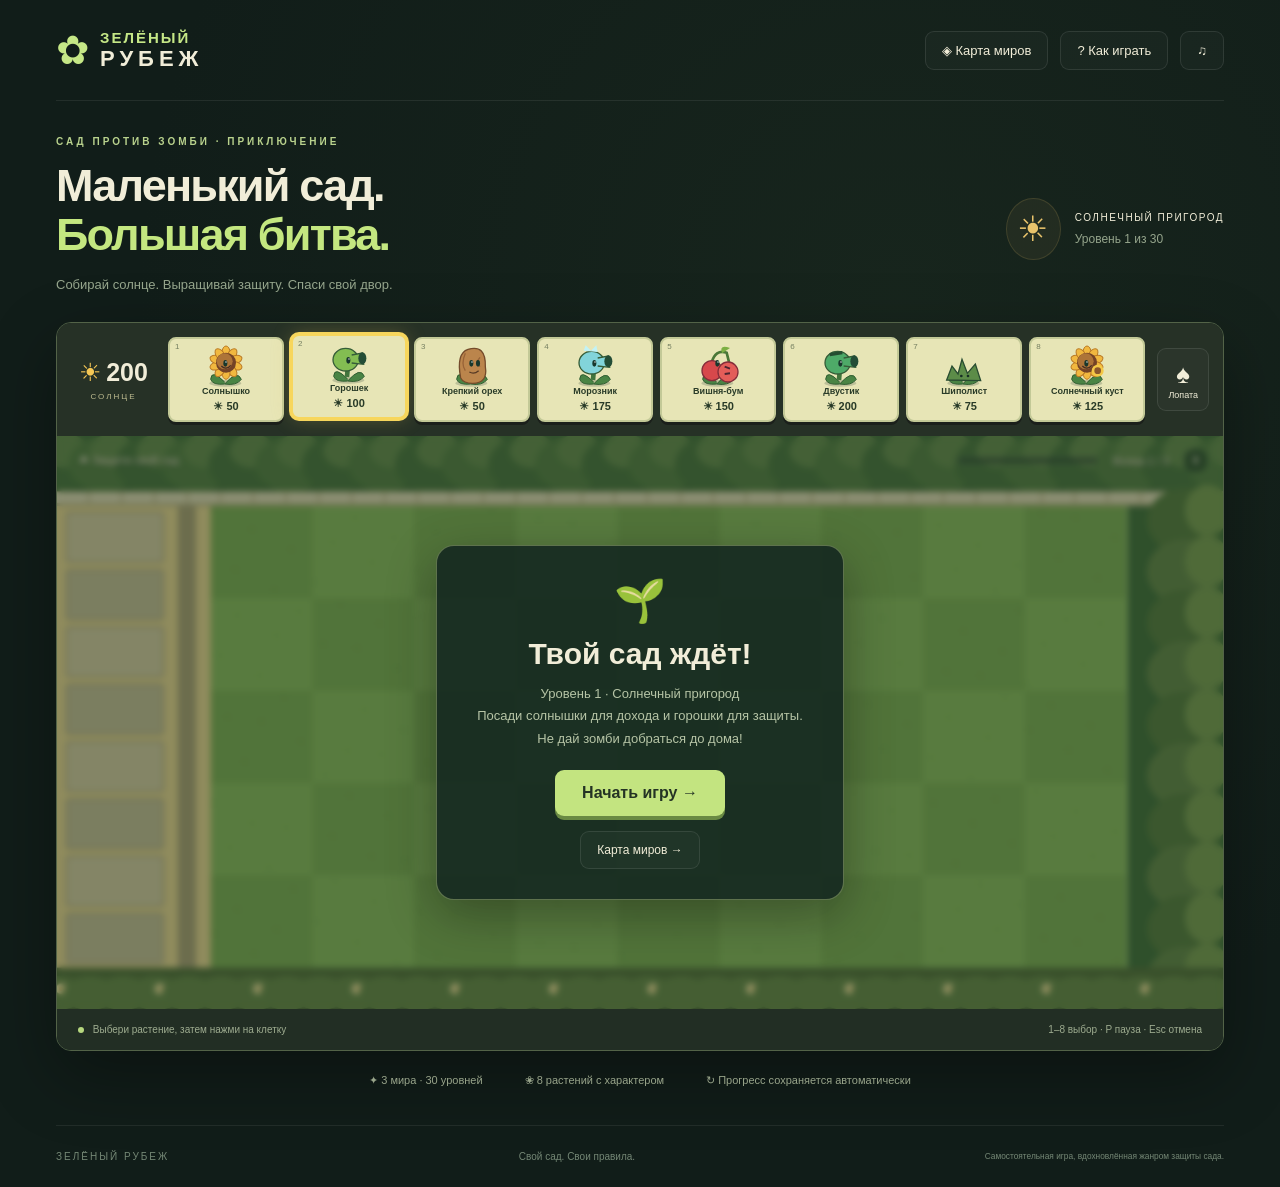
==== index.html @ 3429c1bb "Add standalone garden defense game with 30 levels" ====
<!doctype html><html lang="ru"><head><meta charset="utf-8"><meta name="viewport" content="width=device-width,initial-scale=1"><title>Зелёный рубеж — Сад против зомби</title><link rel="stylesheet" href="style.css"></head><body><div class="app"><header><a class="brand" href="#">✿ <span>ЗЕЛЁНЫЙ<span class="brand-sub">РУБЕЖ</span></span></a><nav><button id="mapButton">◈ Карта миров</button><button id="helpButton">? Как играть</button><button id="soundButton" aria-label="Звук">♫</button></nav></header><main><div class="eyebrow">САД ПРОТИВ ЗОМБИ · ПРИКЛЮЧЕНИЕ</div><div class="title-row"><div><h1>Маленький сад.<br><span>Большая битва.</span></h1><p>Собирай солнце. Выращивай защиту. Спаси свой двор.</p></div><div class="world-badge"><span id="worldIcon">☀</span><div id="worldName">СОЛНЕЧНЫЙ ПРИГОРОД<small id="levelLabel">Уровень 1 из 30</small></div></div></div><section class="game-shell"><div class="toolbar"><div class="sun-bank"><span>☀</span><b id="sunCount">200</b><small>СОЛНЦЕ</small></div><div id="cards" class="cards"></div><button id="shovel" title="Лопата: убрать растение">♠<small>Лопата</small></button></div><div class="field-wrap"><canvas id="game" width="1100" height="540" aria-label="Игровое поле: пять рядов и девять колонок"></canvas><div class="field-top"><span id="mission">☘ Защити свой сад</span><div class="progress"><div id="progressBar"></div></div><span id="waveLabel">Волна 1 / 3</span><button id="pauseButton" aria-label="Пауза">Ⅱ</button></div><div id="overlay" class="overlay"></div></div><footer class="game-footer"><span><i></i> <span id="hint">Выбери растение, затем нажми на клетку</span></span><span>1–8 выбор · P пауза · Esc отмена</span></footer></section><div class="bottom-notes"><span>✦ 3 мира · 30 уровней</span><span>❀ 8 растений с характером</span><span>↻ Прогресс сохраняется автоматически</span></div></main><footer class="page-footer">ЗЕЛЁНЫЙ РУБЕЖ <span>Свой сад. Свои правила.</span><small>Самостоятельная игра, вдохновлённая жанром защиты сада.</small></footer></div><dialog id="modal"><button id="closeModal" class="close">×</button><div id="modalContent"></div></dialog><script src="game.js"></script></body></html>
---- style.css ----
@import url('data:text/css,');
:root{color-scheme:dark;--cream:#f1edd8;--lime:#c4e780;--muted:#95a58c}*{box-sizing:border-box}body{margin:0;background:#111d19;color:var(--cream);font-family:Arial,Helvetica,sans-serif;background-image:radial-gradient(ellipse at 70% 25%,#283b2744,transparent 60%)}button,a{-webkit-tap-highlight-color:transparent}button{font:inherit;cursor:pointer;color:inherit;border:1px solid #ffffff19;background:#ffffff06;border-radius:9px;padding:11px 16px;transition:.15s}button:hover{background:#ffffff13;border-color:#b4d88688}button:focus-visible{outline:3px solid #e9c974;outline-offset:3px}.app{max-width:1240px;margin:auto;padding:0 36px}header{height:101px;display:flex;align-items:center;justify-content:space-between;border-bottom:1px solid #ffffff13}.brand{display:flex;gap:10px;align-items:center;color:#c5e786;text-decoration:none;font-size:40px}.brand>span{font-size:15px;font-weight:900;letter-spacing:2px}.brand-sub{display:block;color:var(--cream);font-size:22px;letter-spacing:5px}nav{display:flex;gap:12px}nav button{font-size:13px}main{padding-top:35px}.eyebrow{font-size:10px;color:#b9d28d;letter-spacing:3px;font-weight:bold}.title-row{display:flex;align-items:center;justify-content:space-between;margin:15px 0 26px}h1{font-size:45px;line-height:1.08;letter-spacing:-1.8px;margin:0 0 15px}h1 span{color:var(--lime)}p{color:var(--muted);font-size:13px;line-height:1.7;margin:0}.world-badge{display:flex;gap:14px;align-items:center;font-size:10px;letter-spacing:1.5px}.world-badge>span{font-size:35px;color:#e8c36b;background:#e8c36b10;border:1px solid #e8c36b25;border-radius:50%;padding:10px}.world-badge small{display:block;margin-top:9px;color:var(--muted);letter-spacing:0;font-size:12px}.game-shell{border:1px solid #536348;border-radius:15px;overflow:hidden;box-shadow:0 25px 70px #0005}.toolbar{display:flex;gap:12px;align-items:center;padding:14px;background:#263126}.sun-bank{width:85px;flex-shrink:0;text-align:center;position:relative}.sun-bank span{color:#f4c755;font-size:25px;margin-right:5px}.sun-bank b{font-size:25px}.sun-bank small{display:block;font-size:8px;letter-spacing:2px;color:#bfbd91;margin-top:5px}.cards{display:flex;gap:7px;flex:1}.card{padding:5px 3px 7px;position:relative;flex:1;background:#e7e5b6;color:#293b28;border:2px solid #c3c997;border-radius:8px;min-width:0;box-shadow:0 3px 0 #1118}.card.selected{border-color:#f7d65c;box-shadow:0 0 0 2px #f7d65c,0 0 20px #e9c75544;transform:translateY(-3px)}.card .portrait{height:42px;display:block}.card svg{height:44px;width:48px}.card b{font-size:9px;display:block;white-space:nowrap}.card small{font-size:11px;display:block;margin-top:4px;font-weight:bold}.card .key{position:absolute;top:3px;left:5px;font-size:8px;opacity:.6}.card.unavailable{filter:saturate(.45);opacity:.58}.card .cooldown{position:absolute;bottom:0;left:0;right:0;background:#172c2788;pointer-events:none}.toolbar>button{padding:10px;font-size:26px}.toolbar>button small{display:block;font-size:9px}.toolbar>button.selected{border-color:#e9c974;background:#e9c97433}.field-wrap{position:relative;background:#6b9748;aspect-ratio:1100/540}canvas{width:100%;height:100%;display:block;touch-action:manipulation}.field-top{position:absolute;top:13px;left:22px;right:16px;display:flex;align-items:center;gap:15px;font-size:11px;color:#fff5d9;text-shadow:0 1px 3px #0009;pointer-events:none}.field-top>span:first-child{margin-right:auto}.field-top button{pointer-events:auto;padding:4px 8px;background:#203a24aa}.progress{height:7px;width:140px;background:#233a2799;border:1px solid #ffffff33;border-radius:5px;overflow:hidden}.progress div{height:100%;width:0;background:#eac65e}.game-footer{padding:15px 21px;background:#222e24;display:flex;justify-content:space-between;font-size:10px;color:#9eac90}.game-footer i{display:inline-block;background:#b6d77f;width:6px;height:6px;border-radius:50%;margin-right:6px}.bottom-notes{display:flex;justify-content:center;gap:42px;padding:23px 0;font-size:11px;color:#98a48a}.page-footer{display:flex;justify-content:space-between;border-top:1px solid #ffffff12;padding:25px 0;margin-top:15px;font-size:10px;letter-spacing:2px;color:#748775}.page-footer span{letter-spacing:0}.page-footer small{letter-spacing:0}.overlay{position:absolute;inset:0;display:flex;align-items:center;justify-content:center;background:#14291a66;backdrop-filter:blur(3px)}.overlay.hidden{display:none}.panel{text-align:center;max-width:430px;padding:30px 40px;border:1px solid #c3da8c66;background:#172b22ed;border-radius:18px;box-shadow:0 15px 50px #0005}.panel .big-icon{font-size:42px}.panel h2{font-size:30px;margin:12px 0}.panel p{color:#b6c4a6;margin-bottom:20px}.primary{background:#c3e480;color:#243324;border:0;font-weight:bold;padding:14px 27px;box-shadow:0 4px 0 #6a8a43}.primary:hover{background:#d2ef9f}.panel .secondary{display:block;margin:15px auto 0;font-size:12px}dialog{border:1px solid #6a8059;border-radius:18px;background:#1d3025;color:var(--cream);padding:35px;max-width:820px;width:90%;max-height:85vh}dialog::backdrop{background:#06100cbd;backdrop-filter:blur(5px)}.close{position:absolute;right:10px;top:8px;font-size:22px;border:0;padding:3px 9px}.world-section h3{color:#c3e480;margin-top:28px}.level-grid{display:grid;grid-template-columns:repeat(10,1fr);gap:7px}.level-grid button{padding:12px 0}.level-grid .completed{background:#a8cf6c33;color:#c5e886}.level-grid .current{border-color:#e8c567}.help-grid{display:grid;grid-template-columns:1fr 1fr;gap:15px;margin-top:20px}.help-grid div{padding:15px;background:#ffffff06;border-radius:10px}.help-grid p{margin-top:7px} @media(max-width:800px){.app{padding:0 12px}header{height:75px}nav button{font-size:11px;padding:8px}h1{font-size:32px}.title-row{gap:10px}.world-badge{font-size:8px}.world-badge>span{display:none}.toolbar{gap:5px;padding:7px}.cards{gap:3px}.sun-bank{width:55px}.sun-bank b{font-size:18px}.sun-bank span{font-size:18px}.card b{font-size:7px}.card svg{width:32px}.card .portrait{height:35px}.toolbar>button{font-size:18px;padding:5px}.bottom-notes{gap:12px;font-size:9px}.page-footer small{display:none}.game-footer{font-size:9px;padding:10px}.game-footer>span:last-child{display:none}.field-top{font-size:9px;gap:7px;top:6px}.progress{width:70px}.panel{padding:15px 25px}.panel h2{font-size:23px}.panel p{font-size:11px}.panel .big-icon{font-size:25px}.level-grid{grid-template-columns:repeat(5,1fr)}}
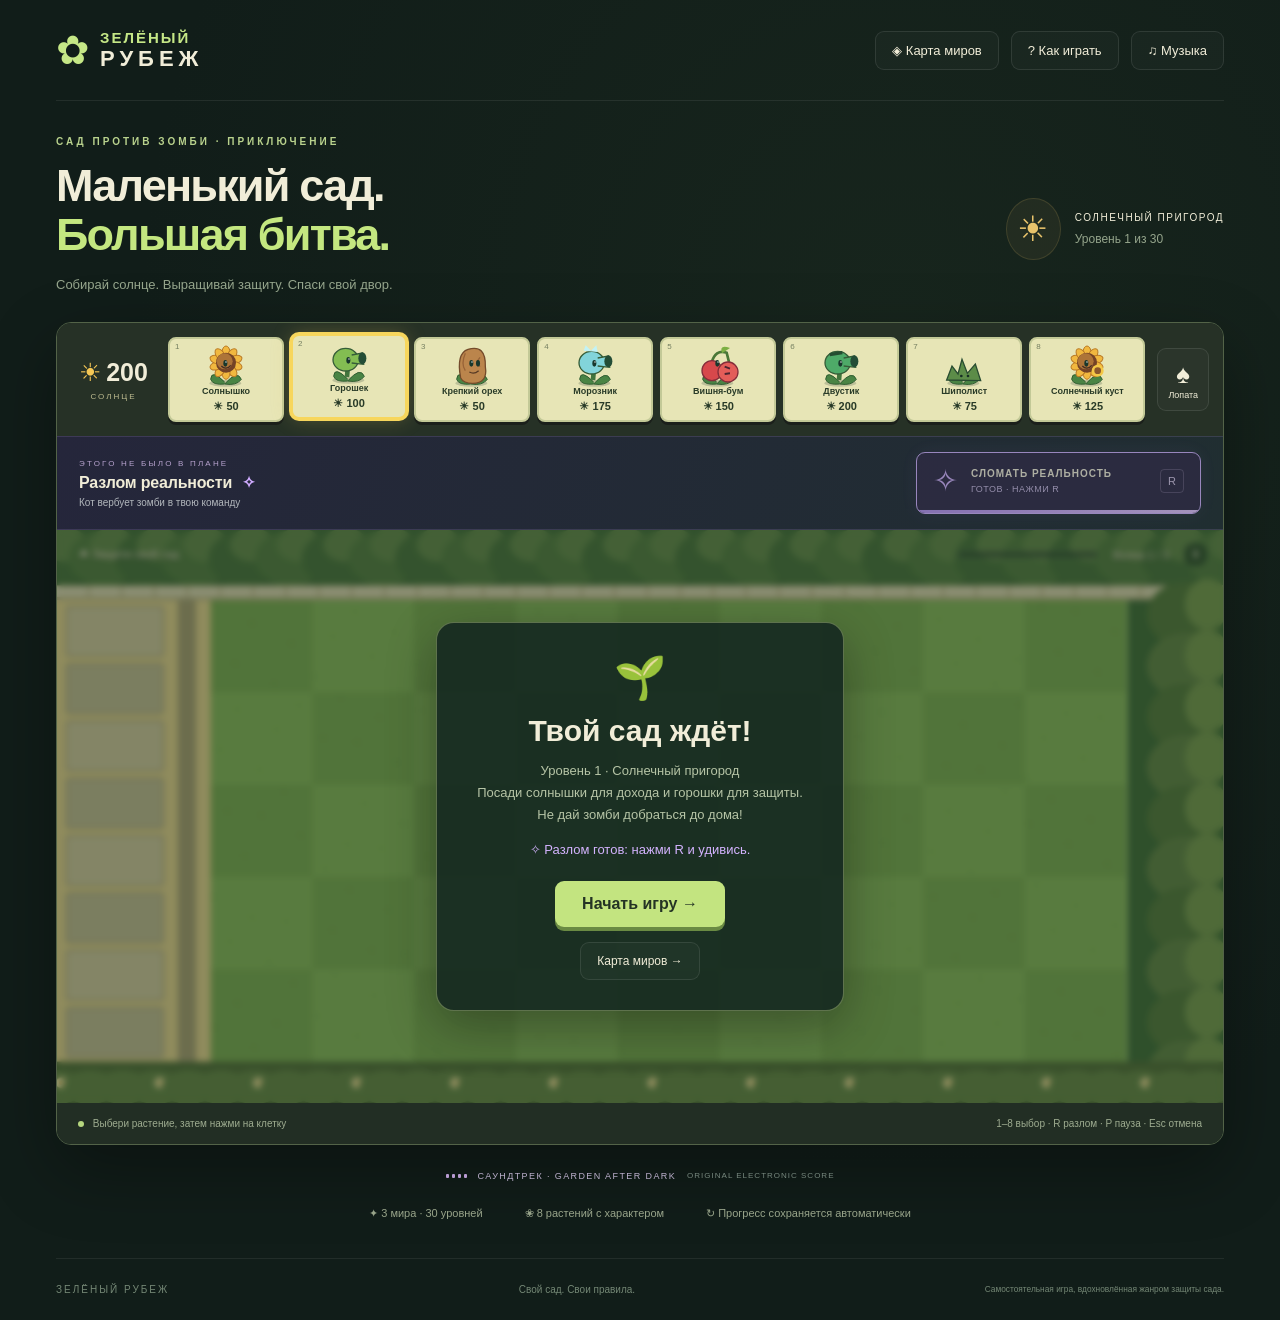
==== commit af49c7d6: "Add cosmic reality rifts and adaptive electronic soundtrack" ====
--- a/index.html
+++ b/index.html
@@ -1 +1 @@
-<!doctype html><html lang="ru"><head><meta charset="utf-8"><meta name="viewport" content="width=device-width,initial-scale=1"><title>Зелёный рубеж — Сад против зомби</title><link rel="stylesheet" href="style.css"></head><body><div class="app"><header><a class="brand" href="#">✿ <span>ЗЕЛЁНЫЙ<span class="brand-sub">РУБЕЖ</span></span></a><nav><button id="mapButton">◈ Карта миров</button><button id="helpButton">? Как играть</button><button id="soundButton" aria-label="Звук">♫</button></nav></header><main><div class="eyebrow">САД ПРОТИВ ЗОМБИ · ПРИКЛЮЧЕНИЕ</div><div class="title-row"><div><h1>Маленький сад.<br><span>Большая битва.</span></h1><p>Собирай солнце. Выращивай защиту. Спаси свой двор.</p></div><div class="world-badge"><span id="worldIcon">☀</span><div id="worldName">СОЛНЕЧНЫЙ ПРИГОРОД<small id="levelLabel">Уровень 1 из 30</small></div></div></div><section class="game-shell"><div class="toolbar"><div class="sun-bank"><span>☀</span><b id="sunCount">200</b><small>СОЛНЦЕ</small></div><div id="cards" class="cards"></div><button id="shovel" title="Лопата: убрать растение">♠<small>Лопата</small></button></div><div class="field-wrap"><canvas id="game" width="1100" height="540" aria-label="Игровое поле: пять рядов и девять колонок"></canvas><div class="field-top"><span id="mission">☘ Защити свой сад</span><div class="progress"><div id="progressBar"></div></div><span id="waveLabel">Волна 1 / 3</span><button id="pauseButton" aria-label="Пауза">Ⅱ</button></div><div id="overlay" class="overlay"></div></div><footer class="game-footer"><span><i></i> <span id="hint">Выбери растение, затем нажми на клетку</span></span><span>1–8 выбор · P пауза · Esc отмена</span></footer></section><div class="bottom-notes"><span>✦ 3 мира · 30 уровней</span><span>❀ 8 растений с характером</span><span>↻ Прогресс сохраняется автоматически</span></div></main><footer class="page-footer">ЗЕЛЁНЫЙ РУБЕЖ <span>Свой сад. Свои правила.</span><small>Самостоятельная игра, вдохновлённая жанром защиты сада.</small></footer></div><dialog id="modal"><button id="closeModal" class="close">×</button><div id="modalContent"></div></dialog><script src="game.js"></script></body></html>
+<!doctype html><html lang="ru"><head><meta charset="utf-8"><meta name="viewport" content="width=device-width,initial-scale=1"><title>Зелёный рубеж — Сад против зомби</title><link rel="stylesheet" href="style.css"></head><body><div class="app"><header><a class="brand" href="#">✿ <span>ЗЕЛЁНЫЙ<span class="brand-sub">РУБЕЖ</span></span></a><nav><button id="mapButton">◈ Карта миров</button><button id="helpButton">? Как играть</button><button id="soundButton" aria-label="Выключить музыку и звуки" aria-pressed="true">♫ Музыка</button></nav></header><main><div class="eyebrow">САД ПРОТИВ ЗОМБИ · ПРИКЛЮЧЕНИЕ</div><div class="title-row"><div><h1>Маленький сад.<br><span>Большая битва.</span></h1><p>Собирай солнце. Выращивай защиту. Спаси свой двор.</p></div><div class="world-badge"><span id="worldIcon">☀</span><div id="worldName">СОЛНЕЧНЫЙ ПРИГОРОД<small id="levelLabel">Уровень 1 из 30</small></div></div></div><section class="game-shell"><div class="toolbar"><div class="sun-bank"><span>☀</span><b id="sunCount">200</b><small>СОЛНЦЕ</small></div><div id="cards" class="cards"></div><button id="shovel" title="Лопата: убрать растение">♠<small>Лопата</small></button></div><div class="anomaly-console"><div class="anomaly-copy"><span class="anomaly-tag">ЭТОГО НЕ БЫЛО В ПЛАНЕ</span><strong>Разлом реальности <span>✧</span></strong><small id="riftHint">Кот вербует зомби в твою команду</small></div><button id="riftButton" class="rift-button" aria-label="Разлом реальности"><span class="rift-symbol">✧</span><span><b>СЛОМАТЬ РЕАЛЬНОСТЬ</b><small id="riftStatus">ГОТОВ · НАЖМИ R</small></span><span class="rift-key">R</span><span class="rift-meter"><i id="riftFill"></i></span></button></div><div class="field-wrap"><canvas id="game" width="1100" height="540" aria-label="Игровое поле: пять рядов и девять колонок"></canvas><div class="field-top"><span id="mission">☘ Защити свой сад</span><div class="progress"><div id="progressBar"></div></div><span id="waveLabel">Волна 1 / 3</span><button id="pauseButton" aria-label="Пауза">Ⅱ</button></div><div id="riftBanner" class="rift-banner" role="status"><small>РЕАЛЬНОСТЬ ВРЕМЕННО НЕДОСТУПНА</small><b id="riftTitle">КОТОСМОС</b><span id="riftDescription"></span></div><div id="overlay" class="overlay"></div></div><footer class="game-footer"><span><i></i> <span id="hint">Выбери растение, затем нажми на клетку</span></span><span>1–8 выбор · R разлом · P пауза · Esc отмена</span></footer></section><div class="music-badge" id="musicBadge"><span class="equalizer" aria-hidden="true"><i></i><i></i><i></i><i></i></span><span id="musicLabel">САУНДТРЕК · GARDEN AFTER DARK</span><small>ORIGINAL ELECTRONIC SCORE</small></div><div class="bottom-notes"><span>✦ 3 мира · 30 уровней</span><span>❀ 8 растений с характером</span><span>↻ Прогресс сохраняется автоматически</span></div></main><footer class="page-footer">ЗЕЛЁНЫЙ РУБЕЖ <span>Свой сад. Свои правила.</span><small>Самостоятельная игра, вдохновлённая жанром защиты сада.</small></footer></div><dialog id="modal"><button id="closeModal" class="close">×</button><div id="modalContent"></div></dialog><script src="music.js"></script><script src="rift.js"></script><script src="game.js"></script></body></html>
--- a/style.css
+++ b/style.css
@@ -1,2 +1,5 @@
 @import url('data:text/css,');
 :root{color-scheme:dark;--cream:#f1edd8;--lime:#c4e780;--muted:#95a58c}*{box-sizing:border-box}body{margin:0;background:#111d19;color:var(--cream);font-family:Arial,Helvetica,sans-serif;background-image:radial-gradient(ellipse at 70% 25%,#283b2744,transparent 60%)}button,a{-webkit-tap-highlight-color:transparent}button{font:inherit;cursor:pointer;color:inherit;border:1px solid #ffffff19;background:#ffffff06;border-radius:9px;padding:11px 16px;transition:.15s}button:hover{background:#ffffff13;border-color:#b4d88688}button:focus-visible{outline:3px solid #e9c974;outline-offset:3px}.app{max-width:1240px;margin:auto;padding:0 36px}header{height:101px;display:flex;align-items:center;justify-content:space-between;border-bottom:1px solid #ffffff13}.brand{display:flex;gap:10px;align-items:center;color:#c5e786;text-decoration:none;font-size:40px}.brand>span{font-size:15px;font-weight:900;letter-spacing:2px}.brand-sub{display:block;color:var(--cream);font-size:22px;letter-spacing:5px}nav{display:flex;gap:12px}nav button{font-size:13px}main{padding-top:35px}.eyebrow{font-size:10px;color:#b9d28d;letter-spacing:3px;font-weight:bold}.title-row{display:flex;align-items:center;justify-content:space-between;margin:15px 0 26px}h1{font-size:45px;line-height:1.08;letter-spacing:-1.8px;margin:0 0 15px}h1 span{color:var(--lime)}p{color:var(--muted);font-size:13px;line-height:1.7;margin:0}.world-badge{display:flex;gap:14px;align-items:center;font-size:10px;letter-spacing:1.5px}.world-badge>span{font-size:35px;color:#e8c36b;background:#e8c36b10;border:1px solid #e8c36b25;border-radius:50%;padding:10px}.world-badge small{display:block;margin-top:9px;color:var(--muted);letter-spacing:0;font-size:12px}.game-shell{border:1px solid #536348;border-radius:15px;overflow:hidden;box-shadow:0 25px 70px #0005}.toolbar{display:flex;gap:12px;align-items:center;padding:14px;background:#263126}.sun-bank{width:85px;flex-shrink:0;text-align:center;position:relative}.sun-bank span{color:#f4c755;font-size:25px;margin-right:5px}.sun-bank b{font-size:25px}.sun-bank small{display:block;font-size:8px;letter-spacing:2px;color:#bfbd91;margin-top:5px}.cards{display:flex;gap:7px;flex:1}.card{padding:5px 3px 7px;position:relative;flex:1;background:#e7e5b6;color:#293b28;border:2px solid #c3c997;border-radius:8px;min-width:0;box-shadow:0 3px 0 #1118}.card.selected{border-color:#f7d65c;box-shadow:0 0 0 2px #f7d65c,0 0 20px #e9c75544;transform:translateY(-3px)}.card .portrait{height:42px;display:block}.card svg{height:44px;width:48px}.card b{font-size:9px;display:block;white-space:nowrap}.card small{font-size:11px;display:block;margin-top:4px;font-weight:bold}.card .key{position:absolute;top:3px;left:5px;font-size:8px;opacity:.6}.card.unavailable{filter:saturate(.45);opacity:.58}.card .cooldown{position:absolute;bottom:0;left:0;right:0;background:#172c2788;pointer-events:none}.toolbar>button{padding:10px;font-size:26px}.toolbar>button small{display:block;font-size:9px}.toolbar>button.selected{border-color:#e9c974;background:#e9c97433}.field-wrap{position:relative;background:#6b9748;aspect-ratio:1100/540}canvas{width:100%;height:100%;display:block;touch-action:manipulation}.field-top{position:absolute;top:13px;left:22px;right:16px;display:flex;align-items:center;gap:15px;font-size:11px;color:#fff5d9;text-shadow:0 1px 3px #0009;pointer-events:none}.field-top>span:first-child{margin-right:auto}.field-top button{pointer-events:auto;padding:4px 8px;background:#203a24aa}.progress{height:7px;width:140px;background:#233a2799;border:1px solid #ffffff33;border-radius:5px;overflow:hidden}.progress div{height:100%;width:0;background:#eac65e}.game-footer{padding:15px 21px;background:#222e24;display:flex;justify-content:space-between;font-size:10px;color:#9eac90}.game-footer i{display:inline-block;background:#b6d77f;width:6px;height:6px;border-radius:50%;margin-right:6px}.bottom-notes{display:flex;justify-content:center;gap:42px;padding:23px 0;font-size:11px;color:#98a48a}.page-footer{display:flex;justify-content:space-between;border-top:1px solid #ffffff12;padding:25px 0;margin-top:15px;font-size:10px;letter-spacing:2px;color:#748775}.page-footer span{letter-spacing:0}.page-footer small{letter-spacing:0}.overlay{position:absolute;inset:0;display:flex;align-items:center;justify-content:center;background:#14291a66;backdrop-filter:blur(3px)}.overlay.hidden{display:none}.panel{text-align:center;max-width:430px;padding:30px 40px;border:1px solid #c3da8c66;background:#172b22ed;border-radius:18px;box-shadow:0 15px 50px #0005}.panel .big-icon{font-size:42px}.panel h2{font-size:30px;margin:12px 0}.panel p{color:#b6c4a6;margin-bottom:20px}.primary{background:#c3e480;color:#243324;border:0;font-weight:bold;padding:14px 27px;box-shadow:0 4px 0 #6a8a43}.primary:hover{background:#d2ef9f}.panel .secondary{display:block;margin:15px auto 0;font-size:12px}dialog{border:1px solid #6a8059;border-radius:18px;background:#1d3025;color:var(--cream);padding:35px;max-width:820px;width:90%;max-height:85vh}dialog::backdrop{background:#06100cbd;backdrop-filter:blur(5px)}.close{position:absolute;right:10px;top:8px;font-size:22px;border:0;padding:3px 9px}.world-section h3{color:#c3e480;margin-top:28px}.level-grid{display:grid;grid-template-columns:repeat(10,1fr);gap:7px}.level-grid button{padding:12px 0}.level-grid .completed{background:#a8cf6c33;color:#c5e886}.level-grid .current{border-color:#e8c567}.help-grid{display:grid;grid-template-columns:1fr 1fr;gap:15px;margin-top:20px}.help-grid div{padding:15px;background:#ffffff06;border-radius:10px}.help-grid p{margin-top:7px} @media(max-width:800px){.app{padding:0 12px}header{height:75px}nav button{font-size:11px;padding:8px}h1{font-size:32px}.title-row{gap:10px}.world-badge{font-size:8px}.world-badge>span{display:none}.toolbar{gap:5px;padding:7px}.cards{gap:3px}.sun-bank{width:55px}.sun-bank b{font-size:18px}.sun-bank span{font-size:18px}.card b{font-size:7px}.card svg{width:32px}.card .portrait{height:35px}.toolbar>button{font-size:18px;padding:5px}.bottom-notes{gap:12px;font-size:9px}.page-footer small{display:none}.game-footer{font-size:9px;padding:10px}.game-footer>span:last-child{display:none}.field-top{font-size:9px;gap:7px;top:6px}.progress{width:70px}.panel{padding:15px 25px}.panel h2{font-size:23px}.panel p{font-size:11px}.panel .big-icon{font-size:25px}.level-grid{grid-template-columns:repeat(5,1fr)}}
+/* The garden has a very small, very serious problem with the laws of physics. */
+.anomaly-console{display:flex;align-items:center;justify-content:space-between;gap:16px;padding:15px 22px;background:linear-gradient(110deg,#25263b,#202e31);border-top:1px solid #b99ee329;border-bottom:1px solid #b99ee329}.anomaly-copy{display:flex;flex-direction:column;gap:5px}.anomaly-tag{font-size:8px;letter-spacing:2.2px;color:#b6a2cd}.anomaly-copy strong{font-size:16px;letter-spacing:-.2px}.anomaly-copy strong span{color:#cfabff;margin-left:6px}.anomaly-copy>small{font-size:10px;color:#b2b7bc}.rift-button{position:relative;display:flex;align-items:center;gap:13px;min-width:285px;text-align:left;padding:13px 16px 17px;background:#322c48;border:1px solid #9985bd;overflow:hidden;border-radius:9px}.rift-button:disabled{cursor:default;opacity:.68}.rift-button.ready{border-color:#d1b2ff;box-shadow:0 0 19px #be8bff18}.rift-button.ready:hover{background:#483662;box-shadow:0 0 28px #be8bff33}.rift-button.active{opacity:1;border-color:#c5ffef;background:#254342}.rift-button b{font-size:10px;letter-spacing:1px;display:block}.rift-button small{font-size:9px;color:#cabbe2;display:block;margin-top:5px;letter-spacing:.5px}.rift-symbol{font-size:30px;color:#d4b3ff;line-height:1}.rift-key{font-size:11px;color:#d6c7e7;border:1px solid #b2a0c450;padding:5px 7px;border-radius:4px;margin-left:auto}.rift-meter{position:absolute;bottom:0;left:0;right:0;height:3px;background:#12131e}.rift-meter i{display:block;height:100%;width:100%;background:linear-gradient(90deg,#b491ed,#e4c4ff);transition:width .1s linear}.rift-button.active .rift-meter i{background:#a6ffdc}.rift-banner{position:absolute;top:48px;left:50%;transform:translate(-50%,-8px);opacity:0;visibility:hidden;pointer-events:none;text-align:center;width:min(94%,570px);padding:12px 20px;background:#171626eb;border:1px solid #a587c477;border-radius:9px;color:var(--rift-color,#d9a5ff);transition:opacity .3s,transform .3s,visibility .3s;box-shadow:0 8px 35px #090a2144}.rift-banner.visible{opacity:1;visibility:visible;transform:translate(-50%,0)}.rift-banner small{display:block;font-size:8px;letter-spacing:3px;color:#c0aace}.rift-banner b{display:block;font-size:23px;letter-spacing:2px;margin:6px 0}.rift-banner span{font-size:11px;color:#e7dff0}.rift-active .game-shell{border-color:#ad88cf;box-shadow:0 20px 70px #b583ed15}.intro-rift{display:inline-block;color:#d4b3ff;margin-top:12px}.music-badge{display:flex;align-items:center;justify-content:center;gap:11px;padding-top:23px;font-size:9px;letter-spacing:1.4px;color:#bcb0cc}.music-badge>small{font-size:8px;color:#77887e;letter-spacing:1px}.equalizer{display:flex;gap:3px;align-items:center;height:16px}.equalizer i{display:block;width:3px;height:4px;background:#b89bd2;border-radius:1px;transform-origin:center}.playing .equalizer i{animation:equalize .9s ease-in-out infinite alternate}.playing .equalizer i:nth-child(2){animation-delay:-.3s}.playing .equalizer i:nth-child(3){animation-delay:-.7s}.playing .equalizer i:nth-child(4){animation-delay:-.45s}@keyframes equalize{from{height:4px}to{height:15px}}@media(prefers-reduced-motion:reduce){.playing .equalizer i{animation:none;height:9px}.rift-banner{transition:none}}@media(max-width:800px){.anomaly-console{padding:11px 12px;gap:8px}.anomaly-copy strong{font-size:13px}.anomaly-tag{font-size:7px;letter-spacing:1px}.anomaly-copy>small{font-size:9px;max-width:200px}.rift-button{min-width:225px;gap:8px;padding:10px 10px 14px}.rift-button b{font-size:9px}.rift-button small{font-size:8px}.rift-banner{top:35px;padding:8px}.rift-banner b{font-size:17px}.rift-banner small{font-size:7px}.rift-banner span{font-size:9px}.music-badge{font-size:8px}.music-badge>small{display:none}}@media(max-width:480px){header{height:66px}.brand>span{font-size:10px}.brand-sub{font-size:15px;letter-spacing:3px}.brand{font-size:28px;gap:6px}nav{gap:4px}nav button{font-size:9px;padding:7px 6px}main{padding-top:23px}.title-row{margin-bottom:20px}h1{font-size:27px}.world-badge{display:none}.title-row p{font-size:11px}.anomaly-copy{max-width:40%}.anomaly-tag{font-size:6px}.anomaly-copy strong{font-size:11px}.rift-button{min-width:0;flex:1;gap:6px}.rift-button b{font-size:8px;letter-spacing:0}.rift-button small{font-size:7px}.rift-key{padding:4px}.rift-symbol{font-size:23px}.rift-banner{top:28px}.rift-banner small{font-size:6px;letter-spacing:1px}.rift-banner b{font-size:13px;margin:3px}.rift-banner span{font-size:8px}.panel p{font-size:9px;margin-bottom:10px}.panel h2{font-size:19px;margin:5px 0}.panel .big-icon{display:none}.panel .primary{padding:10px 20px;font-size:11px}.panel .secondary{font-size:9px;margin-top:6px}.panel{padding:12px 20px}.intro-rift{margin-top:5px}.card b{font-size:5px}.card .portrait{height:26px}.card svg{height:28px;width:25px}.card small{font-size:9px}.card .key{font-size:6px}.cards{gap:2px}.sun-bank{width:40px}.sun-bank b{font-size:14px}.sun-bank span{font-size:13px;margin-right:0}.sun-bank small{font-size:6px;letter-spacing:1px}.toolbar>button small{font-size:7px}.toolbar>button{font-size:15px}.bottom-notes{gap:8px;font-size:7px}.help-grid{grid-template-columns:1fr}.field-top{left:10px;right:8px;font-size:7px}.progress{width:45px}.field-top button{padding:2px 5px}}
+@media(max-width:480px){.toolbar{display:grid;grid-template-columns:40px minmax(0,1fr) 27px;gap:6px}.cards{min-width:0;display:grid;grid-template-columns:repeat(4,minmax(0,1fr));gap:4px}.card{padding:3px 1px}.card b{font-size:7px}.card .portrait{height:28px}.card svg{width:29px;height:30px}.card small{margin-top:2px;font-size:9px}.toolbar>button{padding:4px 1px}.toolbar>button small{font-size:6px}}
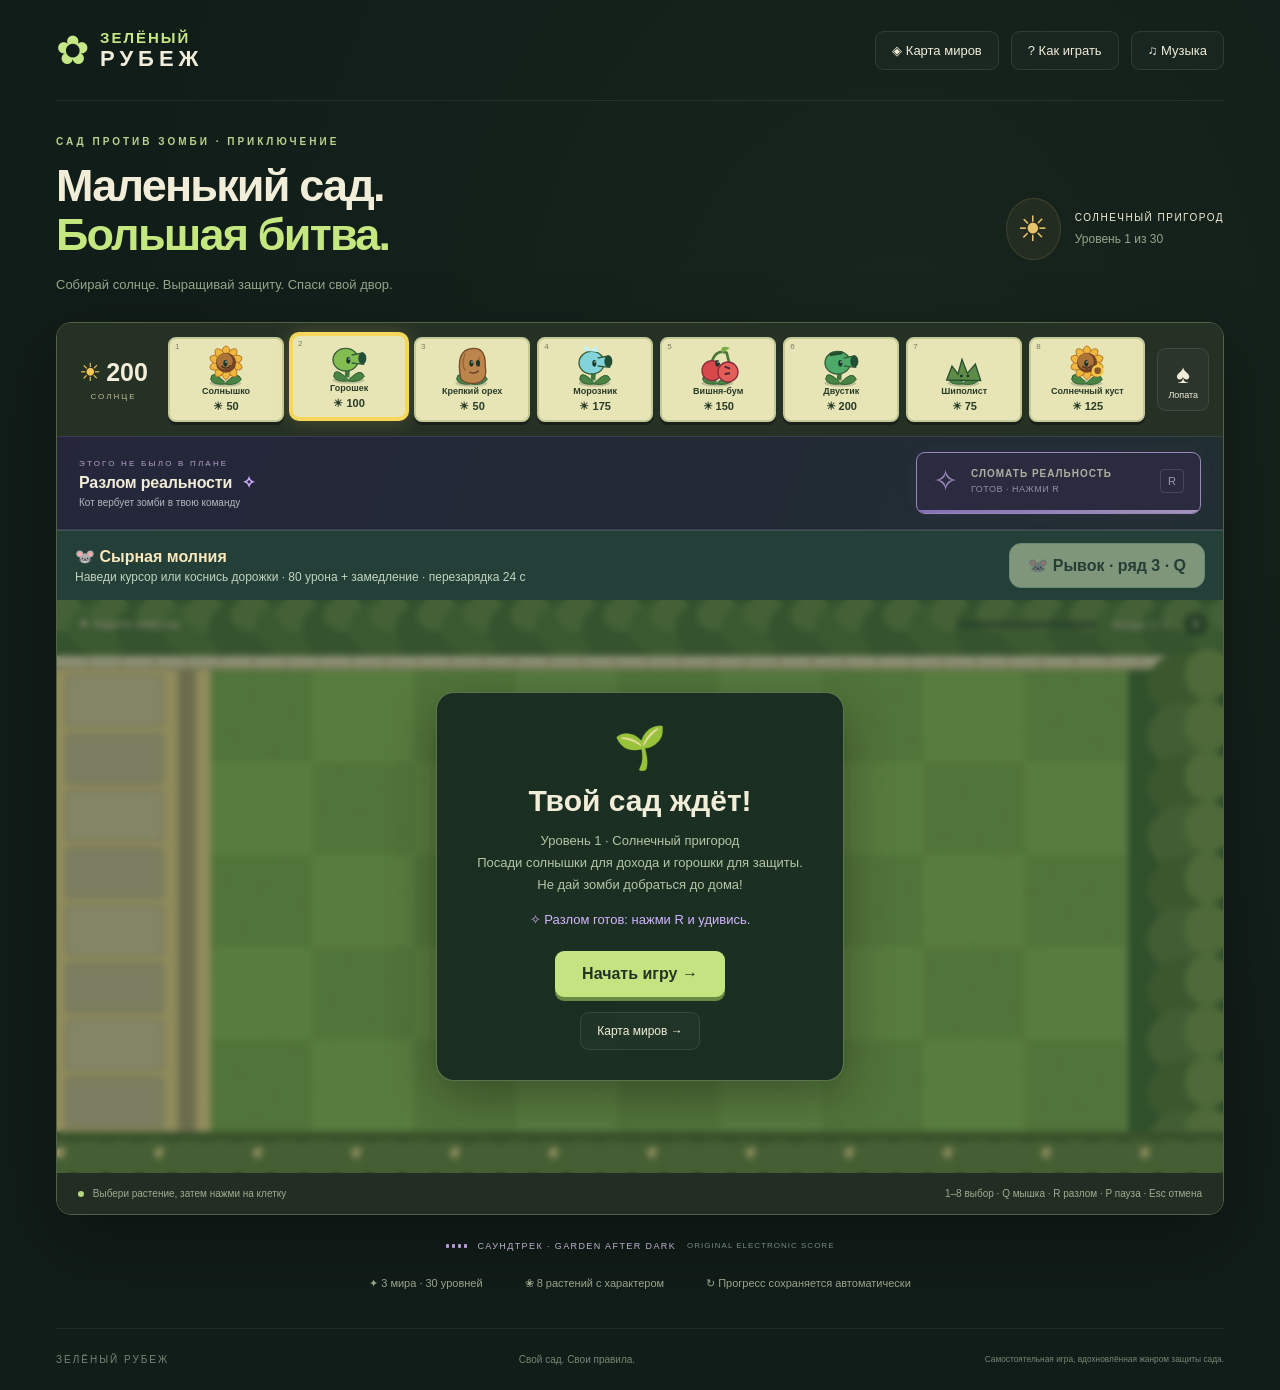
==== commit ee10cb3a: "Add mouse scout ability, sprinting zombies and richer sound effects" ====
--- a/index.html
+++ b/index.html
@@ -1 +1 @@
-<!doctype html><html lang="ru"><head><meta charset="utf-8"><meta name="viewport" content="width=device-width,initial-scale=1"><title>Зелёный рубеж — Сад против зомби</title><link rel="stylesheet" href="style.css"></head><body><div class="app"><header><a class="brand" href="#">✿ <span>ЗЕЛЁНЫЙ<span class="brand-sub">РУБЕЖ</span></span></a><nav><button id="mapButton">◈ Карта миров</button><button id="helpButton">? Как играть</button><button id="soundButton" aria-label="Выключить музыку и звуки" aria-pressed="true">♫ Музыка</button></nav></header><main><div class="eyebrow">САД ПРОТИВ ЗОМБИ · ПРИКЛЮЧЕНИЕ</div><div class="title-row"><div><h1>Маленький сад.<br><span>Большая битва.</span></h1><p>Собирай солнце. Выращивай защиту. Спаси свой двор.</p></div><div class="world-badge"><span id="worldIcon">☀</span><div id="worldName">СОЛНЕЧНЫЙ ПРИГОРОД<small id="levelLabel">Уровень 1 из 30</small></div></div></div><section class="game-shell"><div class="toolbar"><div class="sun-bank"><span>☀</span><b id="sunCount">200</b><small>СОЛНЦЕ</small></div><div id="cards" class="cards"></div><button id="shovel" title="Лопата: убрать растение">♠<small>Лопата</small></button></div><div class="anomaly-console"><div class="anomaly-copy"><span class="anomaly-tag">ЭТОГО НЕ БЫЛО В ПЛАНЕ</span><strong>Разлом реальности <span>✧</span></strong><small id="riftHint">Кот вербует зомби в твою команду</small></div><button id="riftButton" class="rift-button" aria-label="Разлом реальности"><span class="rift-symbol">✧</span><span><b>СЛОМАТЬ РЕАЛЬНОСТЬ</b><small id="riftStatus">ГОТОВ · НАЖМИ R</small></span><span class="rift-key">R</span><span class="rift-meter"><i id="riftFill"></i></span></button></div><div class="field-wrap"><canvas id="game" width="1100" height="540" aria-label="Игровое поле: пять рядов и девять колонок"></canvas><div class="field-top"><span id="mission">☘ Защити свой сад</span><div class="progress"><div id="progressBar"></div></div><span id="waveLabel">Волна 1 / 3</span><button id="pauseButton" aria-label="Пауза">Ⅱ</button></div><div id="riftBanner" class="rift-banner" role="status"><small>РЕАЛЬНОСТЬ ВРЕМЕННО НЕДОСТУПНА</small><b id="riftTitle">КОТОСМОС</b><span id="riftDescription"></span></div><div id="overlay" class="overlay"></div></div><footer class="game-footer"><span><i></i> <span id="hint">Выбери растение, затем нажми на клетку</span></span><span>1–8 выбор · R разлом · P пауза · Esc отмена</span></footer></section><div class="music-badge" id="musicBadge"><span class="equalizer" aria-hidden="true"><i></i><i></i><i></i><i></i></span><span id="musicLabel">САУНДТРЕК · GARDEN AFTER DARK</span><small>ORIGINAL ELECTRONIC SCORE</small></div><div class="bottom-notes"><span>✦ 3 мира · 30 уровней</span><span>❀ 8 растений с характером</span><span>↻ Прогресс сохраняется автоматически</span></div></main><footer class="page-footer">ЗЕЛЁНЫЙ РУБЕЖ <span>Свой сад. Свои правила.</span><small>Самостоятельная игра, вдохновлённая жанром защиты сада.</small></footer></div><dialog id="modal"><button id="closeModal" class="close">×</button><div id="modalContent"></div></dialog><script src="music.js"></script><script src="rift.js"></script><script src="game.js"></script></body></html>
+<!doctype html><html lang="ru"><head><meta charset="utf-8"><meta name="viewport" content="width=device-width,initial-scale=1"><title>Зелёный рубеж — Сад против зомби</title><link rel="stylesheet" href="style.css"></head><body><div class="app"><header><a class="brand" href="#">✿ <span>ЗЕЛЁНЫЙ<span class="brand-sub">РУБЕЖ</span></span></a><nav><button id="mapButton">◈ Карта миров</button><button id="helpButton">? Как играть</button><button id="soundButton" aria-label="Выключить музыку и звуки" aria-pressed="true">♫ Музыка</button></nav></header><main><div class="eyebrow">САД ПРОТИВ ЗОМБИ · ПРИКЛЮЧЕНИЕ</div><div class="title-row"><div><h1>Маленький сад.<br><span>Большая битва.</span></h1><p>Собирай солнце. Выращивай защиту. Спаси свой двор.</p></div><div class="world-badge"><span id="worldIcon">☀</span><div id="worldName">СОЛНЕЧНЫЙ ПРИГОРОД<small id="levelLabel">Уровень 1 из 30</small></div></div></div><section class="game-shell"><div class="toolbar"><div class="sun-bank"><span>☀</span><b id="sunCount">200</b><small>СОЛНЦЕ</small></div><div id="cards" class="cards"></div><button id="shovel" title="Лопата: убрать растение">♠<small>Лопата</small></button></div><div class="anomaly-console"><div class="anomaly-copy"><span class="anomaly-tag">ЭТОГО НЕ БЫЛО В ПЛАНЕ</span><strong>Разлом реальности <span>✧</span></strong><small id="riftHint">Кот вербует зомби в твою команду</small></div><button id="riftButton" class="rift-button" aria-label="Разлом реальности"><span class="rift-symbol">✧</span><span><b>СЛОМАТЬ РЕАЛЬНОСТЬ</b><small id="riftStatus">ГОТОВ · НАЖМИ R</small></span><span class="rift-key">R</span><span class="rift-meter"><i id="riftFill"></i></span></button></div><div class="scout-console"><div><b>🐭 Сырная молния</b><small>Наведи курсор или коснись дорожки · 80 урона + замедление · перезарядка 24 с</small></div><button id="mouseButton" aria-label="Рывок мышки-разведчицы">🐭 Рывок · Q</button></div><div class="field-wrap"><canvas id="game" width="1100" height="540" aria-label="Игровое поле: пять рядов и девять колонок"></canvas><div class="field-top"><span id="mission">☘ Защити свой сад</span><div class="progress"><div id="progressBar"></div></div><span id="waveLabel">Волна 1 / 3</span><button id="pauseButton" aria-label="Пауза">Ⅱ</button></div><div id="riftBanner" class="rift-banner" role="status"><small>РЕАЛЬНОСТЬ ВРЕМЕННО НЕДОСТУПНА</small><b id="riftTitle">КОТОСМОС</b><span id="riftDescription"></span></div><div id="overlay" class="overlay"></div></div><footer class="game-footer"><span><i></i> <span id="hint">Выбери растение, затем нажми на клетку</span></span><span>1–8 выбор · Q мышка · R разлом · P пауза · Esc отмена</span></footer></section><div class="music-badge" id="musicBadge"><span class="equalizer" aria-hidden="true"><i></i><i></i><i></i><i></i></span><span id="musicLabel">САУНДТРЕК · GARDEN AFTER DARK</span><small>ORIGINAL ELECTRONIC SCORE</small></div><div class="bottom-notes"><span>✦ 3 мира · 30 уровней</span><span>❀ 8 растений с характером</span><span>↻ Прогресс сохраняется автоматически</span></div></main><footer class="page-footer">ЗЕЛЁНЫЙ РУБЕЖ <span>Свой сад. Свои правила.</span><small>Самостоятельная игра, вдохновлённая жанром защиты сада.</small></footer></div><dialog id="modal"><button id="closeModal" class="close">×</button><div id="modalContent"></div></dialog><script src="music.js"></script><script src="rift.js"></script><script src="game.js"></script></body></html>
--- a/style.css
+++ b/style.css
@@ -3,3 +3,5 @@
 /* The garden has a very small, very serious problem with the laws of physics. */
 .anomaly-console{display:flex;align-items:center;justify-content:space-between;gap:16px;padding:15px 22px;background:linear-gradient(110deg,#25263b,#202e31);border-top:1px solid #b99ee329;border-bottom:1px solid #b99ee329}.anomaly-copy{display:flex;flex-direction:column;gap:5px}.anomaly-tag{font-size:8px;letter-spacing:2.2px;color:#b6a2cd}.anomaly-copy strong{font-size:16px;letter-spacing:-.2px}.anomaly-copy strong span{color:#cfabff;margin-left:6px}.anomaly-copy>small{font-size:10px;color:#b2b7bc}.rift-button{position:relative;display:flex;align-items:center;gap:13px;min-width:285px;text-align:left;padding:13px 16px 17px;background:#322c48;border:1px solid #9985bd;overflow:hidden;border-radius:9px}.rift-button:disabled{cursor:default;opacity:.68}.rift-button.ready{border-color:#d1b2ff;box-shadow:0 0 19px #be8bff18}.rift-button.ready:hover{background:#483662;box-shadow:0 0 28px #be8bff33}.rift-button.active{opacity:1;border-color:#c5ffef;background:#254342}.rift-button b{font-size:10px;letter-spacing:1px;display:block}.rift-button small{font-size:9px;color:#cabbe2;display:block;margin-top:5px;letter-spacing:.5px}.rift-symbol{font-size:30px;color:#d4b3ff;line-height:1}.rift-key{font-size:11px;color:#d6c7e7;border:1px solid #b2a0c450;padding:5px 7px;border-radius:4px;margin-left:auto}.rift-meter{position:absolute;bottom:0;left:0;right:0;height:3px;background:#12131e}.rift-meter i{display:block;height:100%;width:100%;background:linear-gradient(90deg,#b491ed,#e4c4ff);transition:width .1s linear}.rift-button.active .rift-meter i{background:#a6ffdc}.rift-banner{position:absolute;top:48px;left:50%;transform:translate(-50%,-8px);opacity:0;visibility:hidden;pointer-events:none;text-align:center;width:min(94%,570px);padding:12px 20px;background:#171626eb;border:1px solid #a587c477;border-radius:9px;color:var(--rift-color,#d9a5ff);transition:opacity .3s,transform .3s,visibility .3s;box-shadow:0 8px 35px #090a2144}.rift-banner.visible{opacity:1;visibility:visible;transform:translate(-50%,0)}.rift-banner small{display:block;font-size:8px;letter-spacing:3px;color:#c0aace}.rift-banner b{display:block;font-size:23px;letter-spacing:2px;margin:6px 0}.rift-banner span{font-size:11px;color:#e7dff0}.rift-active .game-shell{border-color:#ad88cf;box-shadow:0 20px 70px #b583ed15}.intro-rift{display:inline-block;color:#d4b3ff;margin-top:12px}.music-badge{display:flex;align-items:center;justify-content:center;gap:11px;padding-top:23px;font-size:9px;letter-spacing:1.4px;color:#bcb0cc}.music-badge>small{font-size:8px;color:#77887e;letter-spacing:1px}.equalizer{display:flex;gap:3px;align-items:center;height:16px}.equalizer i{display:block;width:3px;height:4px;background:#b89bd2;border-radius:1px;transform-origin:center}.playing .equalizer i{animation:equalize .9s ease-in-out infinite alternate}.playing .equalizer i:nth-child(2){animation-delay:-.3s}.playing .equalizer i:nth-child(3){animation-delay:-.7s}.playing .equalizer i:nth-child(4){animation-delay:-.45s}@keyframes equalize{from{height:4px}to{height:15px}}@media(prefers-reduced-motion:reduce){.playing .equalizer i{animation:none;height:9px}.rift-banner{transition:none}}@media(max-width:800px){.anomaly-console{padding:11px 12px;gap:8px}.anomaly-copy strong{font-size:13px}.anomaly-tag{font-size:7px;letter-spacing:1px}.anomaly-copy>small{font-size:9px;max-width:200px}.rift-button{min-width:225px;gap:8px;padding:10px 10px 14px}.rift-button b{font-size:9px}.rift-button small{font-size:8px}.rift-banner{top:35px;padding:8px}.rift-banner b{font-size:17px}.rift-banner small{font-size:7px}.rift-banner span{font-size:9px}.music-badge{font-size:8px}.music-badge>small{display:none}}@media(max-width:480px){header{height:66px}.brand>span{font-size:10px}.brand-sub{font-size:15px;letter-spacing:3px}.brand{font-size:28px;gap:6px}nav{gap:4px}nav button{font-size:9px;padding:7px 6px}main{padding-top:23px}.title-row{margin-bottom:20px}h1{font-size:27px}.world-badge{display:none}.title-row p{font-size:11px}.anomaly-copy{max-width:40%}.anomaly-tag{font-size:6px}.anomaly-copy strong{font-size:11px}.rift-button{min-width:0;flex:1;gap:6px}.rift-button b{font-size:8px;letter-spacing:0}.rift-button small{font-size:7px}.rift-key{padding:4px}.rift-symbol{font-size:23px}.rift-banner{top:28px}.rift-banner small{font-size:6px;letter-spacing:1px}.rift-banner b{font-size:13px;margin:3px}.rift-banner span{font-size:8px}.panel p{font-size:9px;margin-bottom:10px}.panel h2{font-size:19px;margin:5px 0}.panel .big-icon{display:none}.panel .primary{padding:10px 20px;font-size:11px}.panel .secondary{font-size:9px;margin-top:6px}.panel{padding:12px 20px}.intro-rift{margin-top:5px}.card b{font-size:5px}.card .portrait{height:26px}.card svg{height:28px;width:25px}.card small{font-size:9px}.card .key{font-size:6px}.cards{gap:2px}.sun-bank{width:40px}.sun-bank b{font-size:14px}.sun-bank span{font-size:13px;margin-right:0}.sun-bank small{font-size:6px;letter-spacing:1px}.toolbar>button small{font-size:7px}.toolbar>button{font-size:15px}.bottom-notes{gap:8px;font-size:7px}.help-grid{grid-template-columns:1fr}.field-top{left:10px;right:8px;font-size:7px}.progress{width:45px}.field-top button{padding:2px 5px}}
 @media(max-width:480px){.toolbar{display:grid;grid-template-columns:40px minmax(0,1fr) 27px;gap:6px}.cards{min-width:0;display:grid;grid-template-columns:repeat(4,minmax(0,1fr));gap:4px}.card{padding:3px 1px}.card b{font-size:7px}.card .portrait{height:28px}.card svg{width:29px;height:30px}.card small{margin-top:2px;font-size:9px}.toolbar>button{padding:4px 1px}.toolbar>button small{font-size:6px}}
+
+.scout-console{display:flex;align-items:center;justify-content:space-between;gap:12px;padding:12px 18px;background:#243e38;color:#f8e8bb;border-top:1px solid #ffffff20}.scout-console small{display:block;margin-top:4px;color:#c1d4bf;font-size:12px}.scout-console button{border:1px solid #a9d8b4;background:#d9edbe;color:#263e34;border-radius:12px;padding:12px 18px;font-weight:700;min-width:185px;cursor:pointer}.scout-console button:disabled{opacity:.5;cursor:default}@media(max-width:600px){.scout-console{align-items:stretch;flex-direction:column}.scout-console button{width:100%}}
